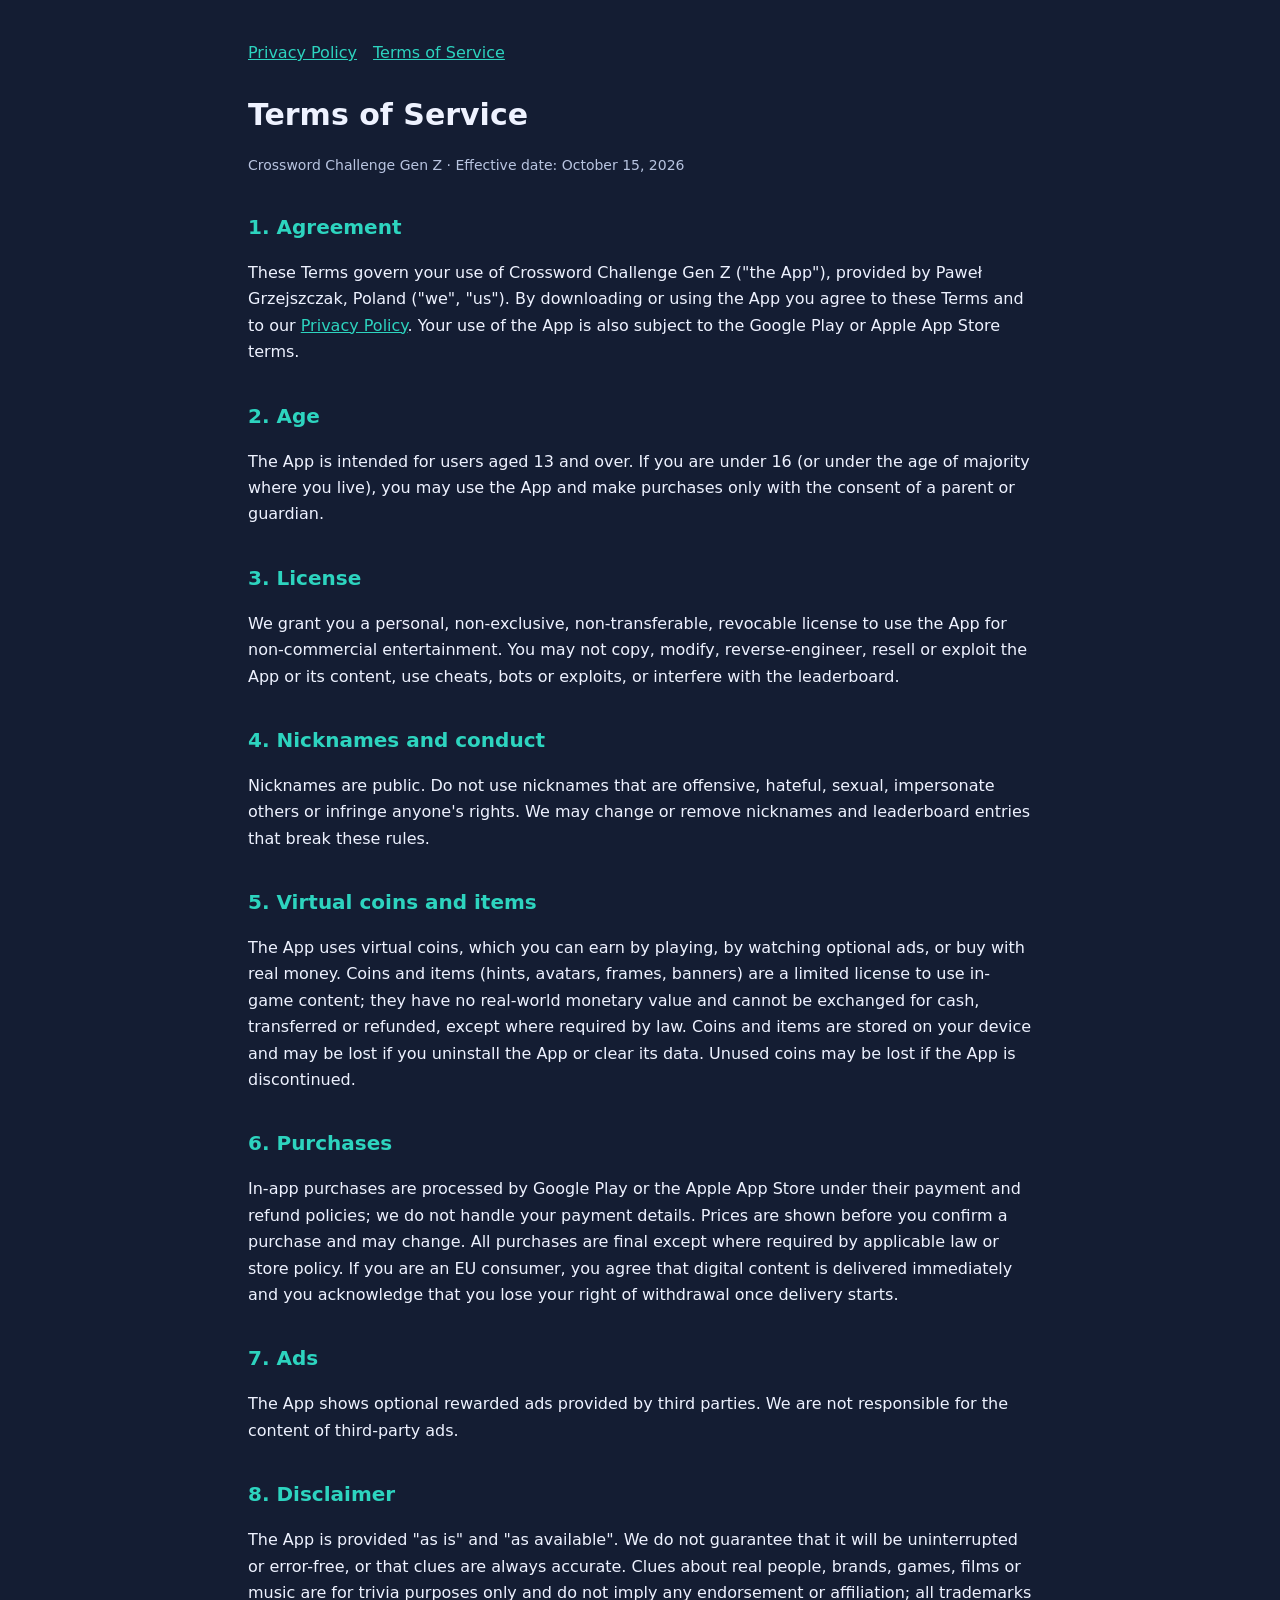
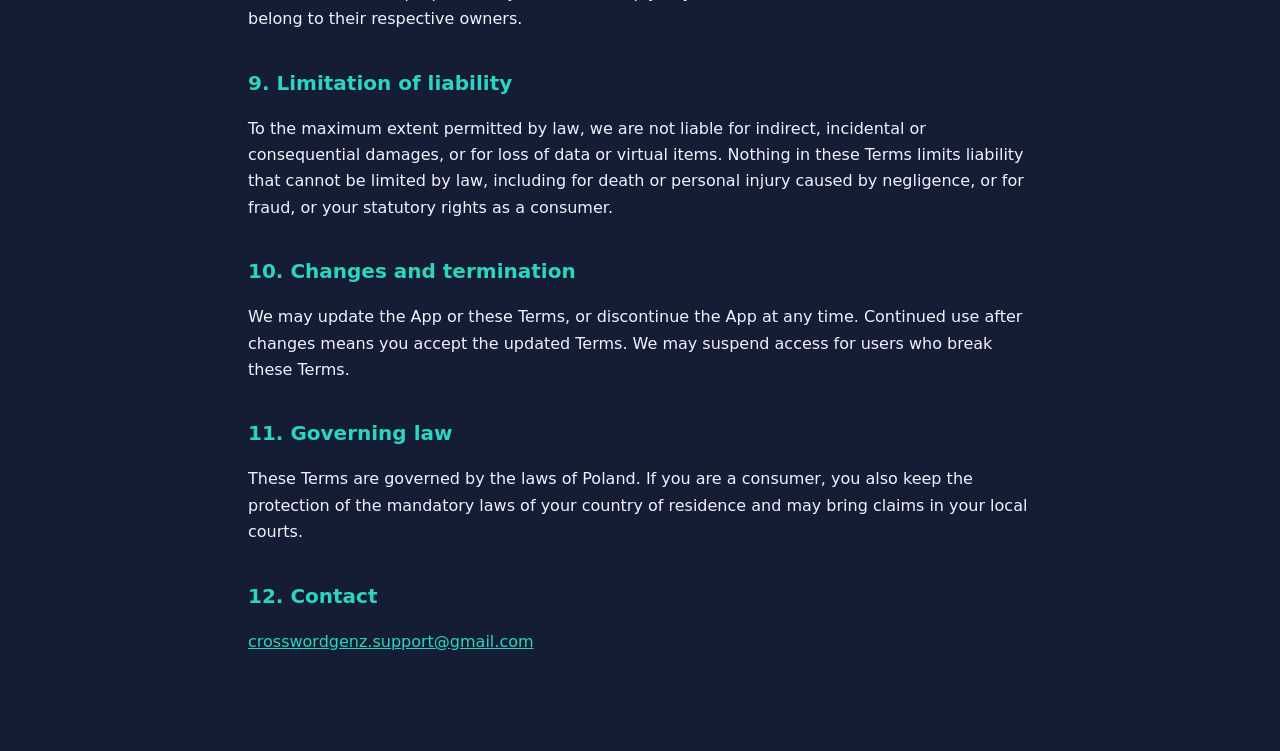
==== terms.html @ 2d715bb1 "Privacy Policy and Terms of Service for Crossword Challenge Gen Z" ====
<!doctype html>
<html lang="en"><head><meta charset="utf-8"><meta name="viewport" content="width=device-width,initial-scale=1">
<title>Terms of Service – Crossword Challenge Gen Z</title><link rel="stylesheet" href="style.css"></head>
<body><main>
<nav><a href="index.html">Privacy Policy</a><a href="terms.html">Terms of Service</a></nav>
<h1>Terms of Service</h1>
<p class="muted">Crossword Challenge Gen Z · Effective date: October 15, 2026</p>

<h2>1. Agreement</h2>
<p>These Terms govern your use of Crossword Challenge Gen Z ("the App"), provided by Paweł Grzejszczak, Poland ("we", "us"). By downloading or using the App you agree to these Terms and to our <a href="index.html">Privacy Policy</a>. Your use of the App is also subject to the Google Play or Apple App Store terms.</p>

<h2>2. Age</h2>
<p>The App is intended for users aged 13 and over. If you are under 16 (or under the age of majority where you live), you may use the App and make purchases only with the consent of a parent or guardian.</p>

<h2>3. License</h2>
<p>We grant you a personal, non-exclusive, non-transferable, revocable license to use the App for non-commercial entertainment. You may not copy, modify, reverse-engineer, resell or exploit the App or its content, use cheats, bots or exploits, or interfere with the leaderboard.</p>

<h2>4. Nicknames and conduct</h2>
<p>Nicknames are public. Do not use nicknames that are offensive, hateful, sexual, impersonate others or infringe anyone's rights. We may change or remove nicknames and leaderboard entries that break these rules.</p>

<h2>5. Virtual coins and items</h2>
<p>The App uses virtual coins, which you can earn by playing, by watching optional ads, or buy with real money. Coins and items (hints, avatars, frames, banners) are a limited license to use in-game content; they have no real-world monetary value and cannot be exchanged for cash, transferred or refunded, except where required by law. Coins and items are stored on your device and may be lost if you uninstall the App or clear its data. Unused coins may be lost if the App is discontinued.</p>

<h2>6. Purchases</h2>
<p>In-app purchases are processed by Google Play or the Apple App Store under their payment and refund policies; we do not handle your payment details. Prices are shown before you confirm a purchase and may change. All purchases are final except where required by applicable law or store policy. If you are an EU consumer, you agree that digital content is delivered immediately and you acknowledge that you lose your right of withdrawal once delivery starts.</p>

<h2>7. Ads</h2>
<p>The App shows optional rewarded ads provided by third parties. We are not responsible for the content of third-party ads.</p>

<h2>8. Disclaimer</h2>
<p>The App is provided "as is" and "as available". We do not guarantee that it will be uninterrupted or error-free, or that clues are always accurate. Clues about real people, brands, games, films or music are for trivia purposes only and do not imply any endorsement or affiliation; all trademarks belong to their respective owners.</p>

<h2>9. Limitation of liability</h2>
<p>To the maximum extent permitted by law, we are not liable for indirect, incidental or consequential damages, or for loss of data or virtual items. Nothing in these Terms limits liability that cannot be limited by law, including for death or personal injury caused by negligence, or for fraud, or your statutory rights as a consumer.</p>

<h2>10. Changes and termination</h2>
<p>We may update the App or these Terms, or discontinue the App at any time. Continued use after changes means you accept the updated Terms. We may suspend access for users who break these Terms.</p>

<h2>11. Governing law</h2>
<p>These Terms are governed by the laws of Poland. If you are a consumer, you also keep the protection of the mandatory laws of your country of residence and may bring claims in your local courts.</p>

<h2>12. Contact</h2>
<p><a href="mailto:crosswordgenz.support@gmail.com">crosswordgenz.support@gmail.com</a></p>
</main></body></html>
---- style.css ----
:root{--bg:#141d33;--card:#22304d;--text:#eef2ff;--muted:#b8c4e0;--accent:#2dd4bf}
*{box-sizing:border-box}body{margin:0;background:var(--bg);color:var(--text);font:16px/1.65 system-ui,-apple-system,Segoe UI,Roboto,sans-serif}
main{max-width:820px;margin:0 auto;padding:40px 18px 80px}
h1{font-size:30px;margin:0 0 4px}h2{font-size:20px;margin:34px 0 8px;color:var(--accent)}
p,li{color:var(--text)}.muted{color:var(--muted);font-size:14px}a{color:var(--accent)}
.card{background:var(--card);border-radius:14px;padding:16px 20px;margin:16px 0}
table{width:100%;border-collapse:collapse;font-size:15px}td,th{border-bottom:1px solid #34466e;padding:8px;text-align:left;vertical-align:top}
nav{margin-bottom:24px}nav a{margin-right:16px}
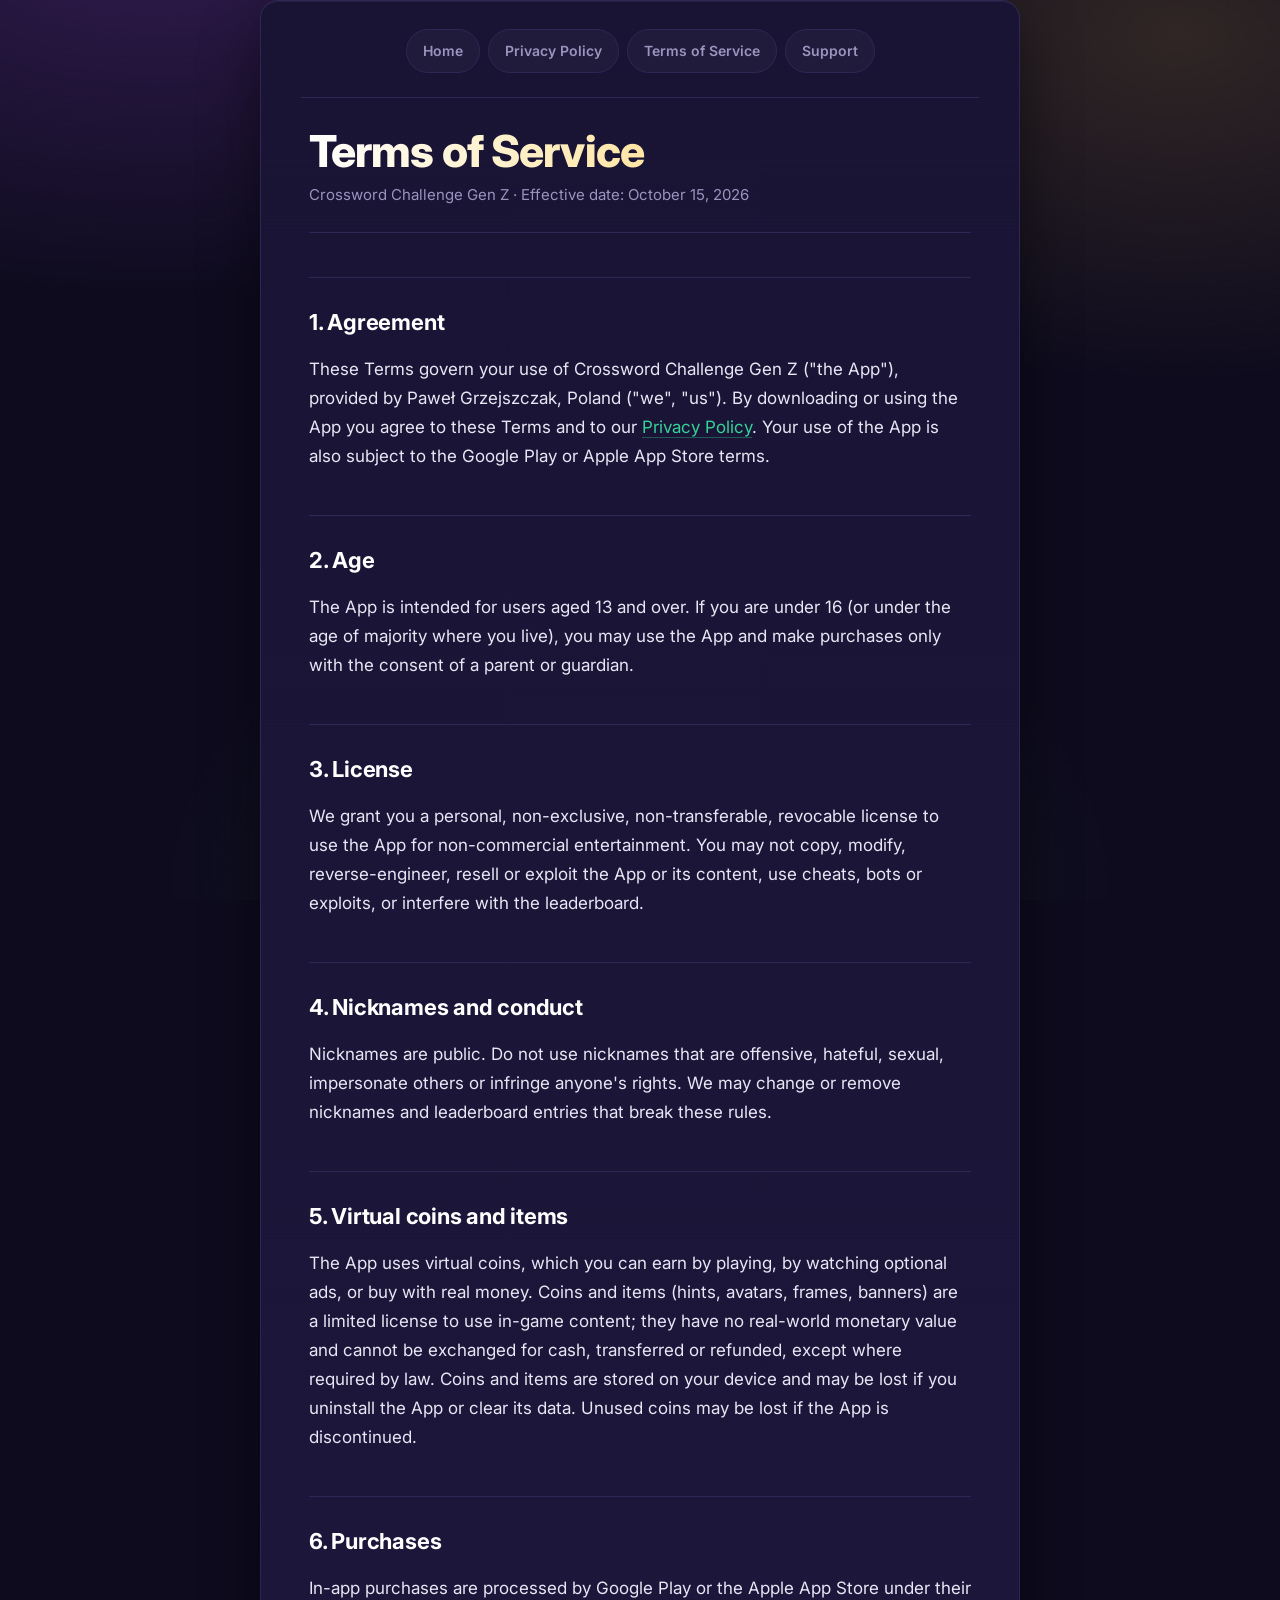
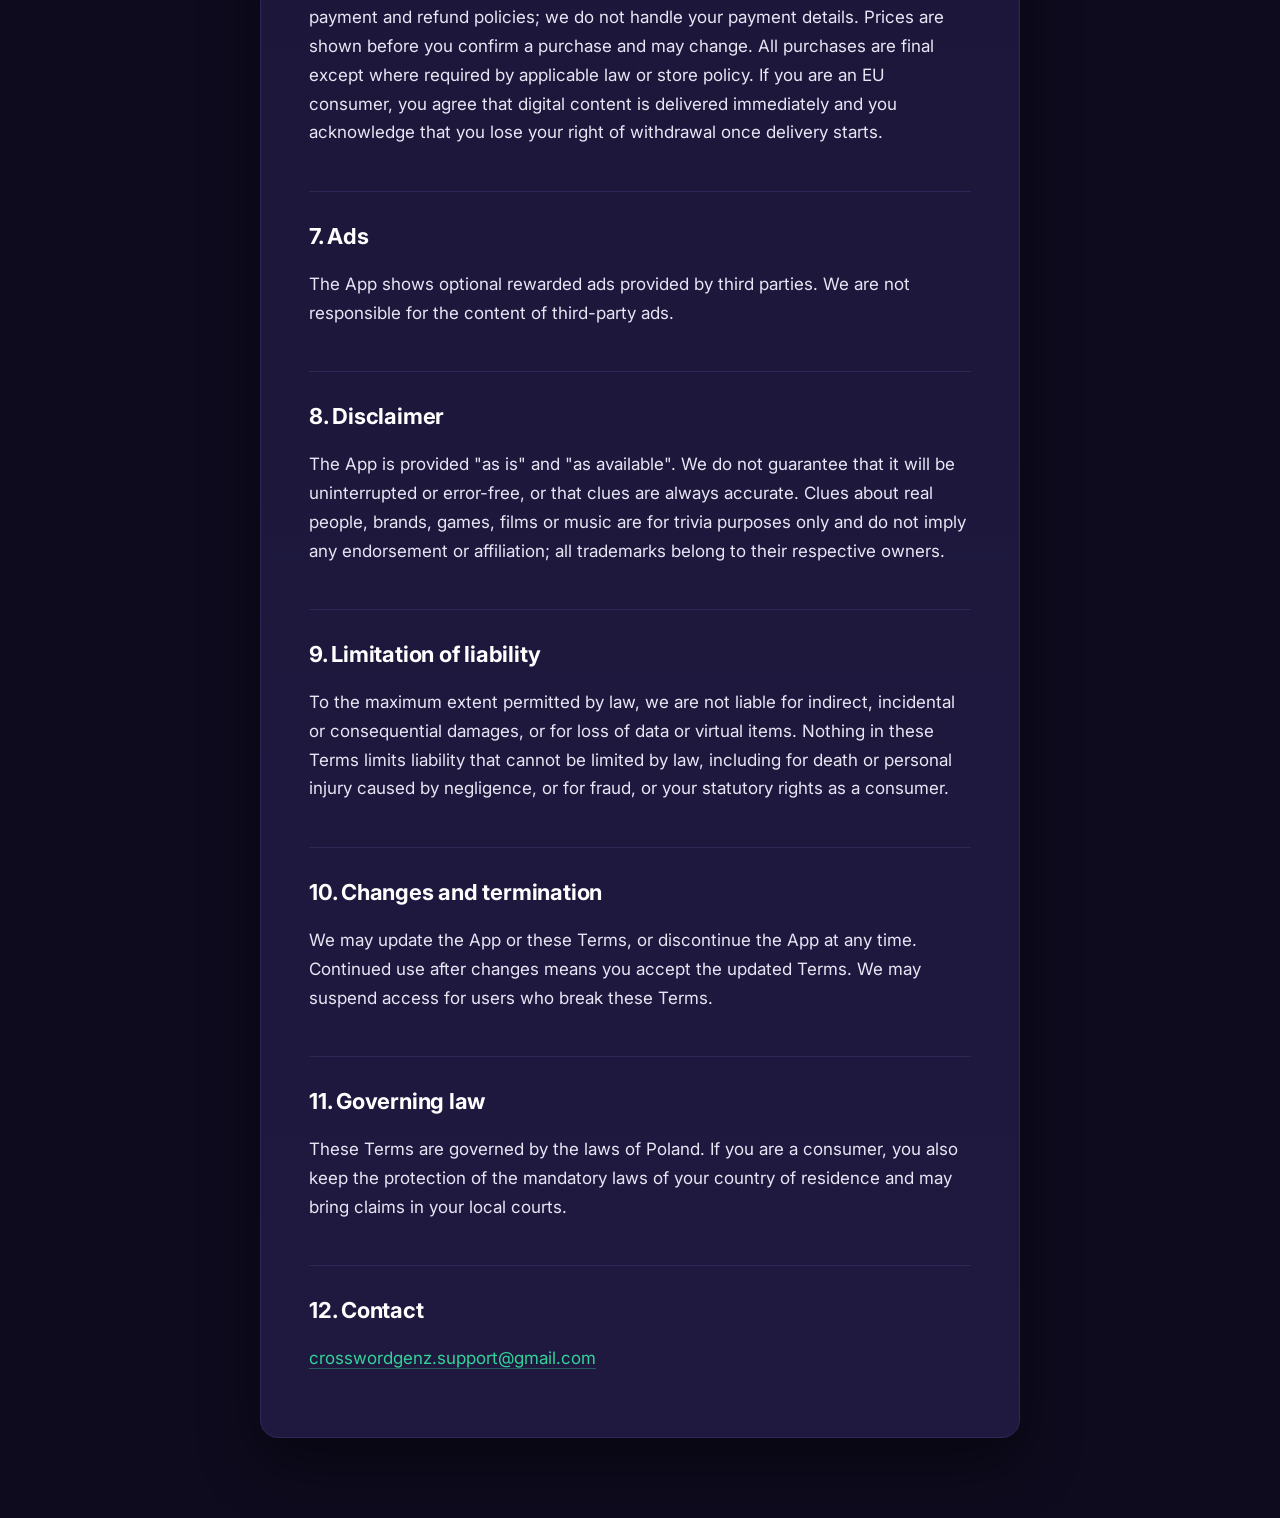
==== commit 280e1695: "Update terms.html" ====
--- a/terms.html
+++ b/terms.html
@@ -2,7 +2,7 @@
 <html lang="en"><head><meta charset="utf-8"><meta name="viewport" content="width=device-width,initial-scale=1">
 <title>Terms of Service – Crossword Challenge Gen Z</title><link rel="stylesheet" href="style.css"></head>
 <body><main>
-<nav><a href="index.html">Privacy Policy</a><a href="terms.html">Terms of Service</a></nav>
+<nav><a href="https://crosswordgenz.github.io">Home</a><a href="index.html">Privacy Policy</a><a href="terms.html">Terms of Service</a><a href="https://crosswordgenz.github.io/Support/">Support</a></nav>
 <h1>Terms of Service</h1>
 <p class="muted">Crossword Challenge Gen Z · Effective date: October 15, 2026</p>
 
--- a/style.css
+++ b/style.css
@@ -1,8 +1,255 @@
-:root{--bg:#141d33;--card:#22304d;--text:#eef2ff;--muted:#b8c4e0;--accent:#2dd4bf}
-*{box-sizing:border-box}body{margin:0;background:var(--bg);color:var(--text);font:16px/1.65 system-ui,-apple-system,Segoe UI,Roboto,sans-serif}
-main{max-width:820px;margin:0 auto;padding:40px 18px 80px}
-h1{font-size:30px;margin:0 0 4px}h2{font-size:20px;margin:34px 0 8px;color:var(--accent)}
-p,li{color:var(--text)}.muted{color:var(--muted);font-size:14px}a{color:var(--accent)}
-.card{background:var(--card);border-radius:14px;padding:16px 20px;margin:16px 0}
-table{width:100%;border-collapse:collapse;font-size:15px}td,th{border-bottom:1px solid #34466e;padding:8px;text-align:left;vertical-align:top}
-nav{margin-bottom:24px}nav a{margin-right:16px}
+/* Crossword Challenge Gen Z — legal & support pages
+   Drop-in replacement for style.css. No HTML changes required. */
+
+@import url('https://fonts.googleapis.com/css2?family=Inter:wght@400;500;600;800&display=swap');
+
+:root {
+  --bg:          #0E0B1E;
+  --bg-2:        #141029;
+  --card:        #191434;
+  --card-2:      #1F1940;
+  --line:        #2E2755;
+  --text:        #E8E6F5;
+  --muted:       #9A94BE;
+  --gold:        #FFC94D;
+  --violet:      #A855F7;
+  --teal:        #34D399;
+  --radius:      18px;
+  --maxw:        760px;
+}
+
+* { box-sizing: border-box; }
+
+html { -webkit-text-size-adjust: 100%; scroll-behavior: smooth; }
+
+body {
+  margin: 0;
+  padding: 0 20px 80px;
+  background:
+    radial-gradient(1100px 620px at 12% -8%,  rgba(168,85,247,.22), transparent 60%),
+    radial-gradient(900px  560px at 92% 4%,   rgba(255,201,77,.14), transparent 62%),
+    radial-gradient(800px  600px at 50% 100%, rgba(52,211,153,.10), transparent 60%),
+    var(--bg);
+  background-attachment: fixed;
+  color: var(--text);
+  font-family: 'Inter', -apple-system, BlinkMacSystemFont, 'Segoe UI', Roboto, Helvetica, Arial, sans-serif;
+  font-size: 17px;
+  line-height: 1.7;
+  -webkit-font-smoothing: antialiased;
+}
+
+main {
+  max-width: var(--maxw);
+  margin: 0 auto;
+  padding: 0;
+}
+
+/* ---------- Top navigation ---------- */
+
+nav {
+  display: flex;
+  flex-wrap: wrap;
+  gap: 8px;
+  justify-content: center;
+  max-width: var(--maxw);
+  margin: 0 auto;
+  padding: 26px 0 34px;
+}
+
+nav a {
+  display: inline-block;
+  padding: 9px 16px;
+  border: 1px solid var(--line);
+  border-radius: 999px;
+  background: rgba(255,255,255,.03);
+  color: var(--muted);
+  font-size: 14px;
+  font-weight: 600;
+  text-decoration: none;
+  transition: color .15s ease, border-color .15s ease, background .15s ease, transform .15s ease;
+}
+
+nav a:hover {
+  color: var(--text);
+  border-color: var(--violet);
+  background: rgba(168,85,247,.12);
+  transform: translateY(-1px);
+}
+
+/* ---------- Headings ---------- */
+
+h1 {
+  margin: 0 0 6px;
+  font-size: clamp(32px, 6vw, 44px);
+  font-weight: 800;
+  letter-spacing: -0.02em;
+  line-height: 1.15;
+  background: linear-gradient(100deg, #FFFFFF 0%, #FFE9B0 45%, var(--gold) 100%);
+  -webkit-background-clip: text;
+  background-clip: text;
+  color: transparent;
+}
+
+h2 {
+  margin: 44px 0 14px;
+  padding-top: 26px;
+  border-top: 1px solid var(--line);
+  font-size: 22px;
+  font-weight: 700;
+  letter-spacing: -0.01em;
+  color: #FFFFFF;
+}
+
+h3 {
+  margin: 28px 0 8px;
+  font-size: 17px;
+  font-weight: 600;
+  color: var(--gold);
+}
+
+/* ---------- Text ---------- */
+
+p { margin: 0 0 16px; }
+
+.muted,
+h1 + p {
+  color: var(--muted);
+  font-size: 15px;
+}
+
+h1 + p {
+  margin-bottom: 30px;
+  padding-bottom: 24px;
+  border-bottom: 1px solid var(--line);
+}
+
+strong { color: #FFFFFF; font-weight: 600; }
+
+a {
+  color: var(--teal);
+  text-decoration: none;
+  border-bottom: 1px solid rgba(52,211,153,.35);
+  transition: color .15s ease, border-color .15s ease;
+}
+
+a:hover { color: #6EE7B7; border-bottom-color: #6EE7B7; }
+
+/* ---------- Lists ---------- */
+
+ul, ol { margin: 0 0 18px; padding-left: 0; }
+
+ul { list-style: none; }
+
+ul li {
+  position: relative;
+  margin-bottom: 10px;
+  padding-left: 26px;
+}
+
+ul li::before {
+  content: "";
+  position: absolute;
+  left: 4px;
+  top: .72em;
+  width: 7px;
+  height: 7px;
+  border-radius: 2px;
+  background: var(--violet);
+  box-shadow: 0 0 10px rgba(168,85,247,.7);
+}
+
+ol { padding-left: 24px; }
+ol li { margin-bottom: 10px; padding-left: 4px; }
+ol li::marker { color: var(--gold); font-weight: 700; }
+
+/* ---------- Content card ---------- */
+
+main > h1 { position: relative; }
+
+main > h1,
+main > p,
+main > h2,
+main > h3,
+main > ul,
+main > ol,
+main > table {
+  position: relative;
+  z-index: 1;
+}
+
+main::before {
+  content: "";
+  position: absolute;
+  inset: auto;
+  display: none;
+}
+
+/* Card wrapper effect: applied to <main> itself */
+main {
+  background: linear-gradient(180deg, var(--card) 0%, var(--card-2) 100%);
+  border: 1px solid var(--line);
+  border-radius: var(--radius);
+  padding: 40px clamp(20px, 5vw, 48px) 48px;
+  box-shadow:
+    0 24px 60px rgba(0,0,0,.45),
+    inset 0 1px 0 rgba(255,255,255,.05);
+}
+
+/* nav sits above the card */
+body > nav,
+main > nav {
+  background: transparent;
+}
+
+main > nav {
+  margin: -12px -8px 28px;
+  padding: 0 0 24px;
+  border-bottom: 1px solid var(--line);
+}
+
+/* ---------- Tables ---------- */
+
+table {
+  width: 100%;
+  margin: 0 0 20px;
+  border-collapse: collapse;
+  font-size: 15px;
+}
+
+th, td {
+  padding: 11px 12px;
+  border-bottom: 1px solid var(--line);
+  text-align: left;
+}
+
+th { color: var(--muted); font-weight: 600; font-size: 13px; text-transform: uppercase; letter-spacing: .04em; }
+
+/* ---------- Footer ---------- */
+
+footer {
+  max-width: var(--maxw);
+  margin: 28px auto 0;
+  color: var(--muted);
+  font-size: 13px;
+  text-align: center;
+}
+
+/* ---------- Small screens ---------- */
+
+@media (max-width: 560px) {
+  body { padding: 0 14px 56px; font-size: 16px; }
+  main { padding: 28px 20px 34px; border-radius: 14px; }
+  nav { padding: 18px 0 22px; }
+  nav a { padding: 8px 13px; font-size: 13px; }
+  h2 { margin-top: 34px; font-size: 20px; }
+}
+
+/* ---------- Print ---------- */
+
+@media print {
+  body { background: #fff; color: #000; }
+  main { background: #fff; border: 0; box-shadow: none; }
+  h1 { color: #000; background: none; -webkit-text-fill-color: #000; }
+  nav { display: none; }
+  a { color: #000; border: 0; }
+}
